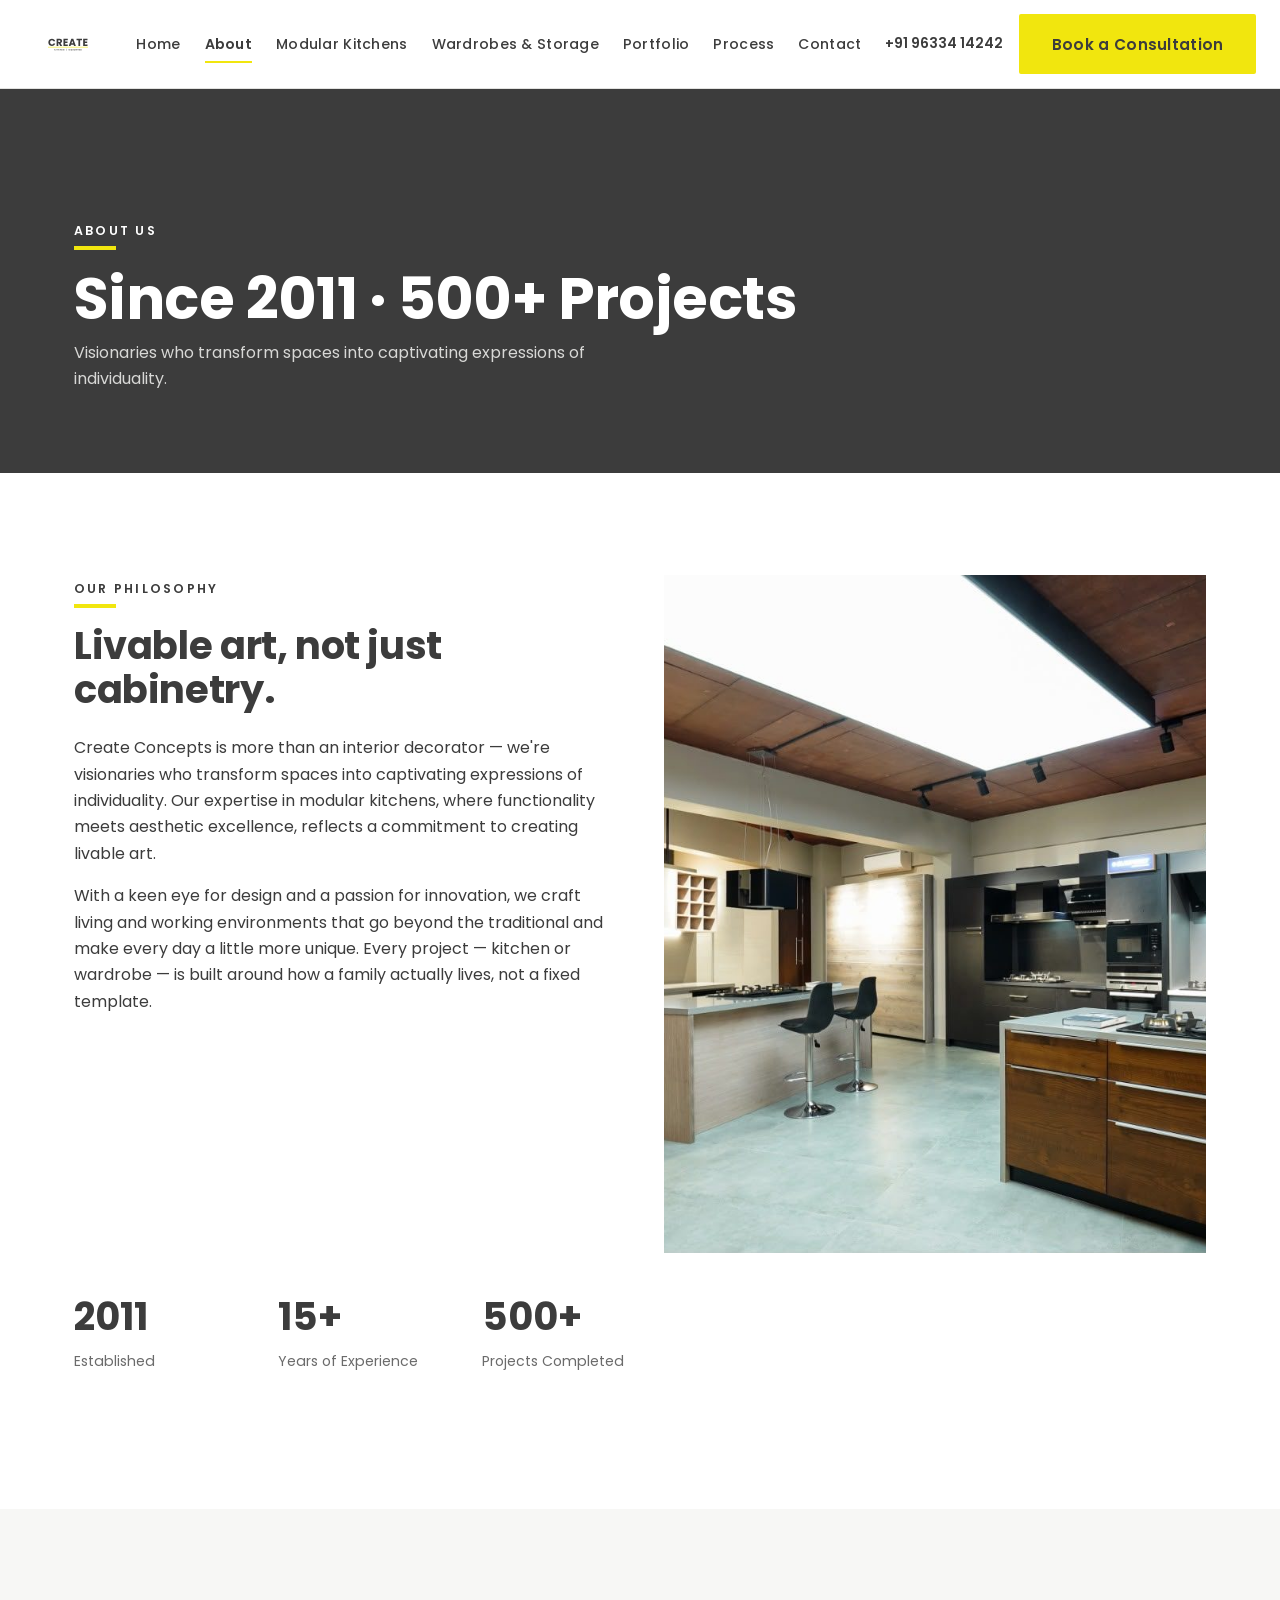
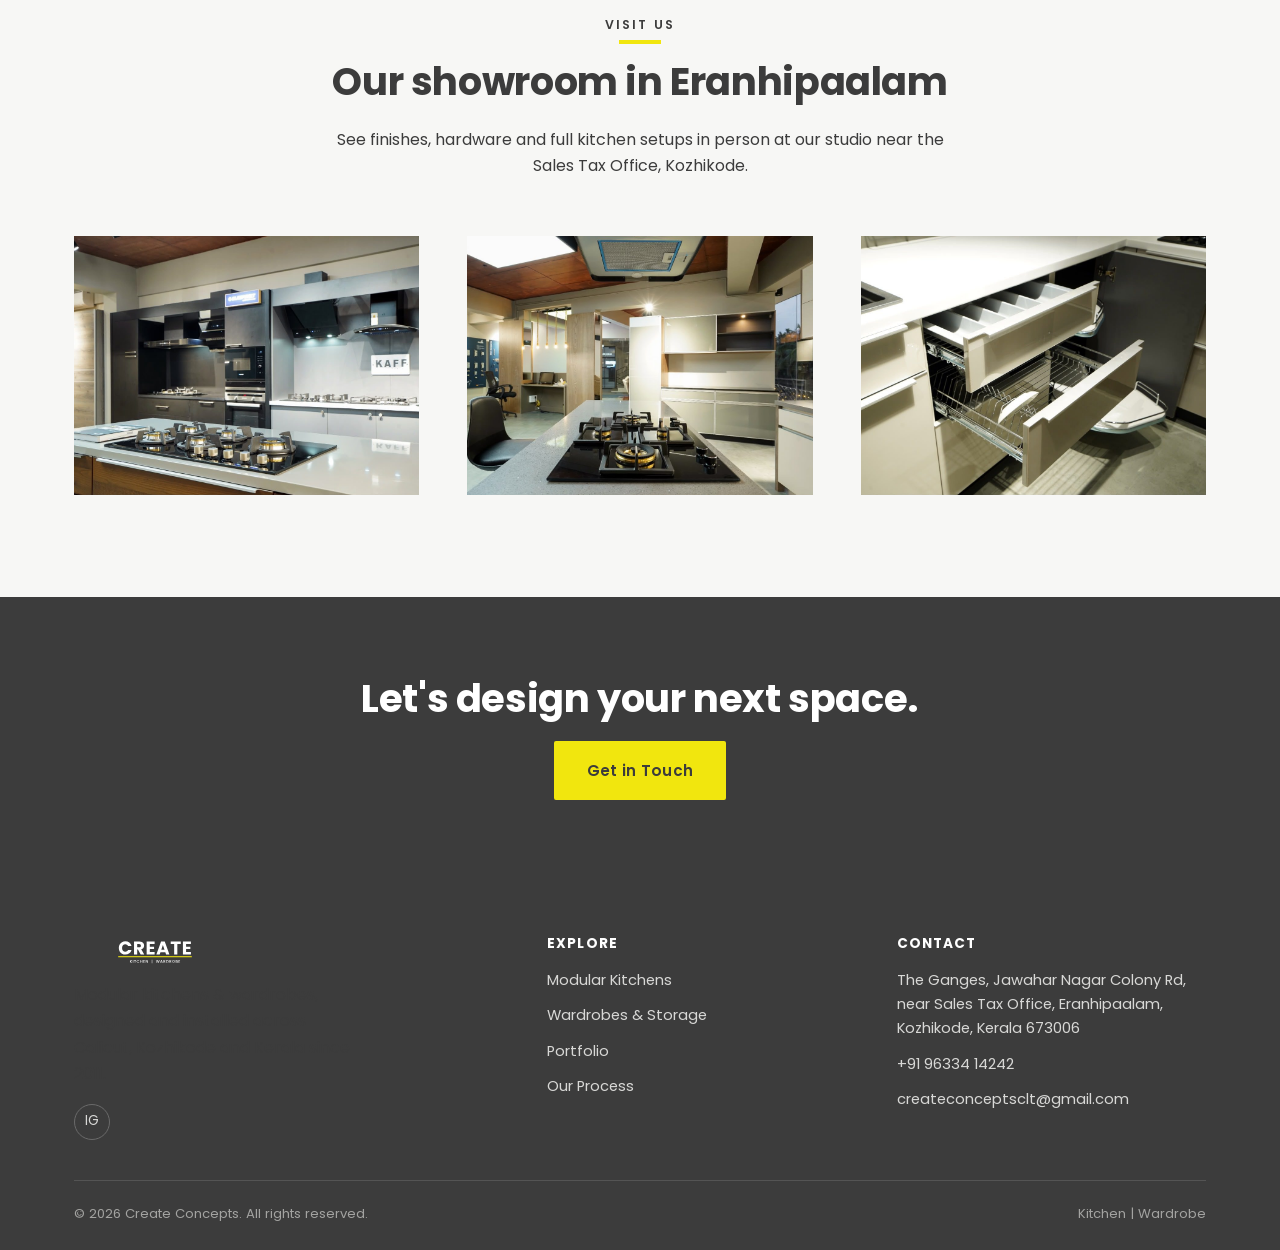
==== about.html @ a60e2b6d "Add files via upload" ====
<!DOCTYPE html>
<html lang="en">
<head>
<meta charset="UTF-8">
<meta name="viewport" content="width=device-width, initial-scale=1.0">
<title>About Create Concepts | Interior Decorators in Calicut, Kozhikode</title>
<meta name="description" content="Since 2011, Create Concepts has designed and installed 500+ modular kitchens and wardrobes across Calicut, Kozhikode and Kerala. Visit our Eranhipaalam studio.">
<link rel="canonical" href="https://createconcepts.in/about.html">
<link rel="icon" type="image/x-icon" href="images/favicon.ico">
<link rel="preconnect" href="https://fonts.googleapis.com">
<link rel="preconnect" href="https://fonts.gstatic.com" crossorigin>
<link href="https://fonts.googleapis.com/css2?family=Poppins:wght@400;500;600;700&display=swap" rel="stylesheet">
<link rel="stylesheet" href="css/style.css">
</head>
<body>

<header class="site-header">
  <div class="header-inner">
    <a href="index.html" class="logo-link"><img src="images/logo-charcoal.svg" alt="Create Concepts"></a>
    <nav class="main-nav">
      <a href="index.html">Home</a>
      <a href="about.html" class="active">About</a>
      <a href="kitchens.html">Modular Kitchens</a>
      <a href="wardrobes.html">Wardrobes &amp; Storage</a>
      <a href="portfolio.html">Portfolio</a>
      <a href="process.html">Process</a>
      <a href="contact.html">Contact</a>
    </nav>
    <div class="header-cta">
      <span class="header-phone">+91 96334 14242</span>
      <a href="contact.html" class="btn btn-primary">Book a Consultation</a>
      <button class="nav-toggle" aria-label="Menu"><span></span><span></span><span></span></button>
    </div>
  </div>
</header>

<section class="page-hero">
  <div class="container">
    <span class="eyebrow on-dark">About Us</span>
    <h1>Since 2011 &middot; 500+ Projects</h1>
    <p>Visionaries who transform spaces into captivating expressions of individuality.</p>
  </div>
</section>

<section class="section">
  <div class="container">
    <div class="two-col-text">
      <div>
        <span class="eyebrow">Our Philosophy</span>
        <h2>Livable art, not just cabinetry.</h2>
        <p>Create Concepts is more than an interior decorator — we're visionaries who transform spaces into captivating expressions of individuality. Our expertise in modular kitchens, where functionality meets aesthetic excellence, reflects a commitment to creating livable art.</p>
        <p>With a keen eye for design and a passion for innovation, we craft living and working environments that go beyond the traditional and make every day a little more unique. Every project — kitchen or wardrobe — is built around how a family actually lives, not a fixed template.</p>
      </div>
      <div class="img-frame" style="aspect-ratio:4/5;">
        <img src="images/showroom/showroom-1.jpg" alt="Create Concepts showroom, Eranhipaalam, Kozhikode">
      </div>
    </div>

    <div class="stat-row">
      <div class="stat-item"><span class="stat-num">2011</span><span class="stat-label">Established</span></div>
      <div class="stat-item"><span class="stat-num">15+</span><span class="stat-label">Years of Experience</span></div>
      <div class="stat-item"><span class="stat-num">500+</span><span class="stat-label">Projects Completed</span></div>
    </div>
  </div>
</section>

<section class="section section-off">
  <div class="container">
    <div class="section-head center">
      <span class="eyebrow">Visit Us</span>
      <h2>Our showroom in Eranhipaalam</h2>
      <p style="margin:0 auto;">See finishes, hardware and full kitchen setups in person at our studio near the Sales Tax Office, Kozhikode.</p>
    </div>
    <div class="grid-3">
      <div class="img-frame" style="aspect-ratio:4/3;"><img src="images/showroom/showroom-2.jpg" alt="Create Concepts showroom display"></div>
      <div class="img-frame" style="aspect-ratio:4/3;"><img src="images/showroom/showroom-6.jpg" alt="Create Concepts showroom display"></div>
      <div class="img-frame" style="aspect-ratio:4/3;"><img src="images/showroom/showroom-detail-1.jpg" alt="Hettich hardware detail at Create Concepts showroom"></div>
    </div>
  </div>
</section>

<section class="cta-banner">
  <div class="container">
    <h2>Let's design your next space.</h2>
    <a href="contact.html" class="btn btn-primary">Get in Touch</a>
  </div>
</section>

<footer class="site-footer">
  <div class="container">
    <div class="footer-grid">
      <div>
        <div class="footer-logo"><img src="images/logo-white.svg" alt="Create Concepts"></div>
        <p style="max-width:280px;">Modular kitchens &amp; wardrobes, designed and installed across Calicut, Kozhikode and Kerala since 2011.</p>
        <div class="social-row">
          <a href="https://www.instagram.com/create__concepts" target="_blank" rel="noopener" aria-label="Instagram">IG</a>
        </div>
      </div>
      <div>
        <h4>Explore</h4>
        <ul class="footer-links">
          <li><a href="kitchens.html">Modular Kitchens</a></li>
          <li><a href="wardrobes.html">Wardrobes &amp; Storage</a></li>
          <li><a href="portfolio.html">Portfolio</a></li>
          <li><a href="process.html">Our Process</a></li>
        </ul>
      </div>
      <div>
        <h4>Contact</h4>
        <ul class="footer-links">
          <li>The Ganges, Jawahar Nagar Colony Rd,<br>near Sales Tax Office, Eranhipaalam,<br>Kozhikode, Kerala 673006</li>
          <li><a href="tel:+919633414242">+91 96334 14242</a></li>
          <li><a href="mailto:createconceptsclt@gmail.com">createconceptsclt@gmail.com</a></li>
        </ul>
      </div>
    </div>
    <div class="footer-bottom">
      <span>&copy; 2026 Create Concepts. All rights reserved.</span>
      <span>Kitchen | Wardrobe</span>
    </div>
  </div>
</footer>

<script src="js/main.js"></script>
</body>
</html>
---- css/style.css ----
/* ==========================================================================
   CREATE CONCEPTS — Global Stylesheet
   Brand: Charcoal #3C3C3C / Signal Yellow #F1E60E / White
   Typeface: Poppins (Google Fonts)
   ========================================================================== */

:root {
  --charcoal: #3c3c3c;
  --charcoal-dark: #2a2a2a;
  --yellow: #f1e60e;
  --white: #ffffff;
  --off-white: #f7f7f5;
  --grey-line: #e2e2e0;
  --grey-text: #6b6b6b;

  --font: 'Poppins', -apple-system, BlinkMacSystemFont, 'Segoe UI', sans-serif;

  --container: 1180px;
  --gap: clamp(1.5rem, 4vw, 3rem);
}

* { box-sizing: border-box; }
html { scroll-behavior: smooth; }

body {
  margin: 0;
  font-family: var(--font);
  color: var(--charcoal);
  background: var(--white);
  line-height: 1.65;
  -webkit-font-smoothing: antialiased;
}

img { max-width: 100%; display: block; }

a { color: inherit; text-decoration: none; }

h1, h2, h3, h4 {
  font-family: var(--font);
  font-weight: 700;
  line-height: 1.15;
  margin: 0 0 0.6em;
  letter-spacing: -0.01em;
}

h1 { font-size: clamp(2.2rem, 5vw, 3.6rem); }
h2 { font-size: clamp(1.7rem, 3.2vw, 2.4rem); }
h3 { font-size: 1.25rem; }

p { margin: 0 0 1em; color: var(--charcoal); }

.container {
  max-width: var(--container);
  margin: 0 auto;
  padding: 0 1.5rem;
}

.eyebrow {
  display: inline-block;
  font-size: 0.78rem;
  font-weight: 600;
  letter-spacing: 0.18em;
  text-transform: uppercase;
  color: var(--charcoal);
  position: relative;
  padding-bottom: 0.5rem;
  margin-bottom: 1rem;
}
.eyebrow::after {
  content: "";
  position: absolute;
  left: 0; bottom: 0;
  width: 42px; height: 4px;
  background: var(--yellow);
}
.eyebrow.on-dark { color: var(--white); }

.section { padding: clamp(3.5rem, 8vw, 6.5rem) 0; }
.section-dark { background: var(--charcoal); color: var(--white); }
.section-dark p { color: #d8d8d6; }
.section-off { background: var(--off-white); }

.section-head { max-width: 640px; margin-bottom: clamp(2rem, 5vw, 3.5rem); }
.section-head.center { margin-left: auto; margin-right: auto; text-align: center; }
.section-head.center .eyebrow::after { left: 50%; transform: translateX(-50%); }

/* ---- Buttons ---- */
.btn {
  display: inline-flex;
  align-items: center;
  gap: 0.6rem;
  padding: 0.95rem 1.9rem;
  font-weight: 600;
  font-size: 0.95rem;
  letter-spacing: 0.02em;
  border: 2px solid transparent;
  border-radius: 2px;
  cursor: pointer;
  transition: all 0.2s ease;
}
.btn-primary {
  background: var(--yellow);
  color: var(--charcoal);
  border-color: var(--yellow);
}
.btn-primary:hover { background: var(--charcoal); color: var(--white); border-color: var(--charcoal); }

.btn-outline {
  background: transparent;
  color: var(--charcoal);
  border-color: var(--charcoal);
}
.btn-outline:hover { background: var(--charcoal); color: var(--white); }

.btn-outline-light {
  background: transparent;
  color: var(--white);
  border-color: var(--white);
}
.btn-outline-light:hover { background: var(--white); color: var(--charcoal); }

/* ---- Header ---- */
.site-header {
  position: sticky;
  top: 0;
  z-index: 100;
  background: rgba(255,255,255,0.97);
  border-bottom: 1px solid var(--grey-line);
}
.header-inner {
  display: flex;
  align-items: center;
  justify-content: space-between;
  padding: 0.9rem 1.5rem;
  max-width: 1340px;
  margin: 0 auto;
  gap: 1.5rem;
}
.logo-link { display: flex; align-items: center; }
.logo-link img { height: 34px; width: auto; }

.main-nav { display: flex; align-items: center; gap: 1.5rem; }
.main-nav a {
  font-size: 0.88rem;
  font-weight: 500;
  letter-spacing: 0.02em;
  position: relative;
  padding: 0.3rem 0;
  white-space: nowrap;
}
.main-nav a::after {
  content: "";
  position: absolute;
  left: 0; bottom: -2px;
  width: 0; height: 2px;
  background: var(--yellow);
  transition: width 0.2s ease;
}
.main-nav a:hover::after,
.main-nav a.active::after { width: 100%; }
.main-nav a.active { font-weight: 600; }

.header-cta { display: flex; align-items: center; gap: 1rem; }
.header-phone { font-size: 0.85rem; font-weight: 600; display: none; white-space: nowrap; }
.header-cta .btn { white-space: nowrap; }

.nav-toggle {
  display: none;
  flex-direction: column;
  gap: 5px;
  background: none;
  border: none;
  cursor: pointer;
  padding: 0.5rem;
}
.nav-toggle span { width: 24px; height: 2px; background: var(--charcoal); display: block; }

@media (max-width: 860px) {
  .main-nav {
    position: fixed;
    top: 63px; left: 0; right: 0;
    background: var(--white);
    flex-direction: column;
    align-items: flex-start;
    gap: 0;
    border-bottom: 1px solid var(--grey-line);
    max-height: 0;
    overflow: hidden;
    transition: max-height 0.25s ease;
  }
  .main-nav.open { max-height: 480px; }
  .main-nav a { width: 100%; padding: 1rem 1.5rem; border-bottom: 1px solid var(--grey-line); }
  .main-nav a::after { display: none; }
  .nav-toggle { display: flex; }
  .header-phone { display: none !important; }
}
@media (min-width: 861px) {
  .header-phone { display: inline; }
}

/* ---- Hero ---- */
.hero {
  position: relative;
  min-height: 78vh;
  display: flex;
  align-items: flex-end;
  color: var(--white);
  background-size: cover;
  background-position: center;
}
.hero::before {
  content: "";
  position: absolute; inset: 0;
  background: linear-gradient(180deg, rgba(30,30,30,0.35) 0%, rgba(20,20,20,0.75) 100%);
}
.hero-content {
  position: relative;
  z-index: 2;
  padding: 3.5rem 1.5rem;
  max-width: var(--container);
  margin: 0 auto;
  width: 100%;
}
.hero h1 { max-width: 780px; }
.hero-sub { font-size: 1.15rem; max-width: 560px; color: #f0f0ee; }
.hero-actions { display: flex; gap: 1rem; margin-top: 1.8rem; flex-wrap: wrap; }

.page-hero {
  position: relative;
  padding: clamp(6rem, 14vw, 8rem) 0 clamp(3rem, 6vw, 4rem);
  background: var(--charcoal);
  color: var(--white);
  background-size: cover;
  background-position: center;
}
.page-hero.has-image::before {
  content: "";
  position: absolute; inset: 0;
  background: rgba(30,30,30,0.72);
}
.page-hero .container { position: relative; z-index: 2; }
.page-hero h1 { margin-bottom: 0.5rem; }
.page-hero p { color: #d8d8d6; max-width: 560px; }

/* ---- Cards / grids ---- */
.grid-2 { display: grid; grid-template-columns: 1fr 1fr; gap: var(--gap); }
.grid-3 { display: grid; grid-template-columns: repeat(3, 1fr); gap: var(--gap); }
.grid-4 { display: grid; grid-template-columns: repeat(4, 1fr); gap: 1.5rem; }
@media (max-width: 900px) {
  .grid-3 { grid-template-columns: 1fr 1fr; }
  .grid-4 { grid-template-columns: 1fr 1fr; }
}
@media (max-width: 640px) {
  .grid-2, .grid-3, .grid-4 { grid-template-columns: 1fr; }
}

.service-card {
  position: relative;
  overflow: hidden;
  aspect-ratio: 4/5;
  border-radius: 2px;
}
.service-card img { width: 100%; height: 100%; object-fit: cover; transition: transform 0.5s ease; }
.service-card:hover img { transform: scale(1.05); }
.service-card-overlay {
  position: absolute; inset: 0;
  background: linear-gradient(180deg, rgba(0,0,0,0) 40%, rgba(20,20,20,0.85) 100%);
  display: flex; flex-direction: column; justify-content: flex-end;
  padding: 1.75rem;
  color: var(--white);
}
.service-card-overlay h3 { margin-bottom: 0.4rem; }
.service-card-overlay p { color: #eaeaea; font-size: 0.92rem; margin-bottom: 1rem; }
.service-card-overlay .link-arrow { color: var(--yellow); font-weight: 600; font-size: 0.88rem; }

.pillar {
  padding: 1.75rem 0 0;
  border-top: 3px solid var(--yellow);
}
.pillar .stat { font-size: 2.2rem; font-weight: 700; display: block; margin-bottom: 0.3rem; }
.pillar p { color: var(--grey-text); font-size: 0.95rem; margin: 0; }

.feature-list { list-style: none; padding: 0; margin: 0; }
.feature-list li {
  display: flex; gap: 0.9rem;
  padding: 1.1rem 0;
  border-bottom: 1px solid var(--grey-line);
}
.feature-list li:first-child { border-top: 1px solid var(--grey-line); }
.feature-list .num { font-weight: 700; color: var(--yellow-text, var(--charcoal)); opacity: 0.35; font-size: 1.1rem; min-width: 2ch; }

.finish-grid { display: grid; grid-template-columns: repeat(4, 1fr); gap: 1rem; }
@media (max-width: 760px) { .finish-grid { grid-template-columns: repeat(2, 1fr); } }
.finish-chip {
  background: var(--off-white);
  border: 1px solid var(--grey-line);
  padding: 1.1rem 1rem;
  text-align: center;
  font-size: 0.88rem;
  font-weight: 600;
  letter-spacing: 0.02em;
}

/* ---- Testimonial ---- */
.testimonial {
  background: var(--off-white);
  padding: clamp(2.5rem, 6vw, 4rem);
  border-left: 4px solid var(--yellow);
  max-width: 760px;
  margin: 0 auto;
}
.testimonial p.quote { font-size: 1.3rem; font-style: italic; margin-bottom: 1.2rem; }
.testimonial .stars { color: var(--yellow); letter-spacing: 0.15em; margin-bottom: 0.8rem; }
.testimonial .attribution { font-weight: 600; font-size: 0.92rem; color: var(--grey-text); }

/* ---- Process steps ---- */
.process-steps { list-style: none; padding: 0; margin: 0; counter-reset: step; }
.process-step {
  counter-increment: step;
  display: grid;
  grid-template-columns: 90px 1fr;
  gap: 1.5rem;
  padding: 2.2rem 0;
  border-bottom: 1px solid var(--grey-line);
  align-items: start;
}
.process-step:first-child { border-top: 1px solid var(--grey-line); }
.process-step::before {
  content: counter(step, decimal-leading-zero);
  font-size: 2.4rem;
  font-weight: 700;
  color: var(--yellow);
  -webkit-text-stroke: 1.5px var(--charcoal);
  color: transparent;
  line-height: 1;
}
.process-step h3 { margin-bottom: 0.4rem; }
.process-step p { margin: 0; color: var(--grey-text); }

/* ---- Gallery ---- */
.filter-bar { display: flex; gap: 0.7rem; margin-bottom: 2.2rem; flex-wrap: wrap; }
.filter-btn {
  background: none;
  border: 2px solid var(--charcoal);
  color: var(--charcoal);
  padding: 0.55rem 1.3rem;
  font-weight: 600;
  font-size: 0.85rem;
  letter-spacing: 0.02em;
  cursor: pointer;
  border-radius: 2px;
  transition: all 0.2s ease;
}
.filter-btn:hover, .filter-btn.active { background: var(--charcoal); color: var(--white); }

.gallery-grid { display: grid; grid-template-columns: repeat(3, 1fr); gap: 1.2rem; }
@media (max-width: 900px) { .gallery-grid { grid-template-columns: repeat(2, 1fr); } }
@media (max-width: 560px) { .gallery-grid { grid-template-columns: 1fr; } }

.gallery-item {
  position: relative;
  overflow: hidden;
  cursor: pointer;
  aspect-ratio: 4/3;
}
.gallery-item img { width: 100%; height: 100%; object-fit: cover; transition: transform 0.4s ease; }
.gallery-item:hover img { transform: scale(1.06); }
.gallery-item .tag {
  position: absolute; top: 0.8rem; left: 0.8rem;
  background: var(--yellow);
  color: var(--charcoal);
  font-size: 0.72rem;
  font-weight: 700;
  letter-spacing: 0.05em;
  text-transform: uppercase;
  padding: 0.3rem 0.7rem;
}

/* Lightbox */
.lightbox {
  position: fixed; inset: 0;
  background: rgba(20,20,20,0.94);
  display: none;
  align-items: center;
  justify-content: center;
  z-index: 1000;
  padding: 2rem;
}
.lightbox.open { display: flex; }
.lightbox img { max-width: 90vw; max-height: 85vh; object-fit: contain; }
.lightbox-close {
  position: absolute; top: 1.5rem; right: 1.8rem;
  color: var(--white); font-size: 2rem; background: none; border: none; cursor: pointer;
  line-height: 1;
}

/* ---- Contact ---- */
.contact-grid { display: grid; grid-template-columns: 1fr 1fr; gap: clamp(2rem, 5vw, 4rem); }
@media (max-width: 800px) { .contact-grid { grid-template-columns: 1fr; } }

.contact-detail { display: flex; gap: 1rem; margin-bottom: 1.6rem; }
.contact-detail .k { font-weight: 700; min-width: 90px; }
.contact-detail .v a { color: var(--charcoal); border-bottom: 1px solid var(--yellow); }

.form-field { margin-bottom: 1.2rem; }
.form-field label { display: block; font-size: 0.85rem; font-weight: 600; margin-bottom: 0.4rem; }
.form-field input, .form-field select, .form-field textarea {
  width: 100%;
  padding: 0.85rem 1rem;
  border: 1px solid var(--grey-line);
  font-family: var(--font);
  font-size: 0.95rem;
  border-radius: 2px;
  background: var(--white);
}
.form-field input:focus, .form-field select:focus, .form-field textarea:focus {
  outline: none;
  border-color: var(--yellow);
}
.map-embed { border: 0; width: 100%; height: 320px; margin-top: 1rem; filter: grayscale(0.3); }

/* ---- Footer ---- */
.site-footer { background: var(--charcoal); color: #d8d8d6; padding: 3.5rem 0 1.6rem; }
.footer-grid { display: grid; grid-template-columns: 1.4fr 1fr 1fr; gap: 2.5rem; margin-bottom: 2.5rem; }
@media (max-width: 760px) { .footer-grid { grid-template-columns: 1fr; } }
.footer-logo img { height: 30px; margin-bottom: 1rem; }
.footer-grid h4 { color: var(--white); font-size: 0.85rem; letter-spacing: 0.08em; text-transform: uppercase; margin-bottom: 1rem; }
.footer-links { list-style: none; padding: 0; margin: 0; }
.footer-links li { margin-bottom: 0.7rem; font-size: 0.92rem; }
.footer-links a:hover { color: var(--yellow); }
.footer-bottom {
  border-top: 1px solid #545454;
  padding-top: 1.4rem;
  display: flex;
  justify-content: space-between;
  flex-wrap: wrap;
  gap: 0.8rem;
  font-size: 0.82rem;
  color: #a3a3a1;
}
.social-row { display: flex; gap: 0.9rem; }
.social-row a {
  width: 36px; height: 36px;
  border: 1px solid #6a6a6a;
  border-radius: 50%;
  display: flex; align-items: center; justify-content: center;
  font-size: 0.85rem;
}
.social-row a:hover { border-color: var(--yellow); color: var(--yellow); }

/* ---- CTA banner ---- */
.cta-banner {
  background: var(--charcoal);
  color: var(--white);
  text-align: center;
  padding: clamp(3rem, 7vw, 5rem) 1.5rem;
}
.cta-banner h2 { margin-bottom: 1.2rem; }

/* ---- Misc ---- */
.two-col-text { display: grid; grid-template-columns: 1fr 1fr; gap: var(--gap); align-items: start; }
@media (max-width: 760px) { .two-col-text { grid-template-columns: 1fr; } }

.img-frame { overflow: hidden; }
.img-frame img { width: 100%; height: 100%; object-fit: cover; }

.stat-row { display: flex; gap: clamp(2rem, 6vw, 4rem); flex-wrap: wrap; margin: 2rem 0; }
.stat-row .stat-item { min-width: 140px; }
.stat-row .stat-num { font-size: 2.4rem; font-weight: 700; display: block; }
.stat-row .stat-label { color: var(--grey-text); font-size: 0.88rem; }
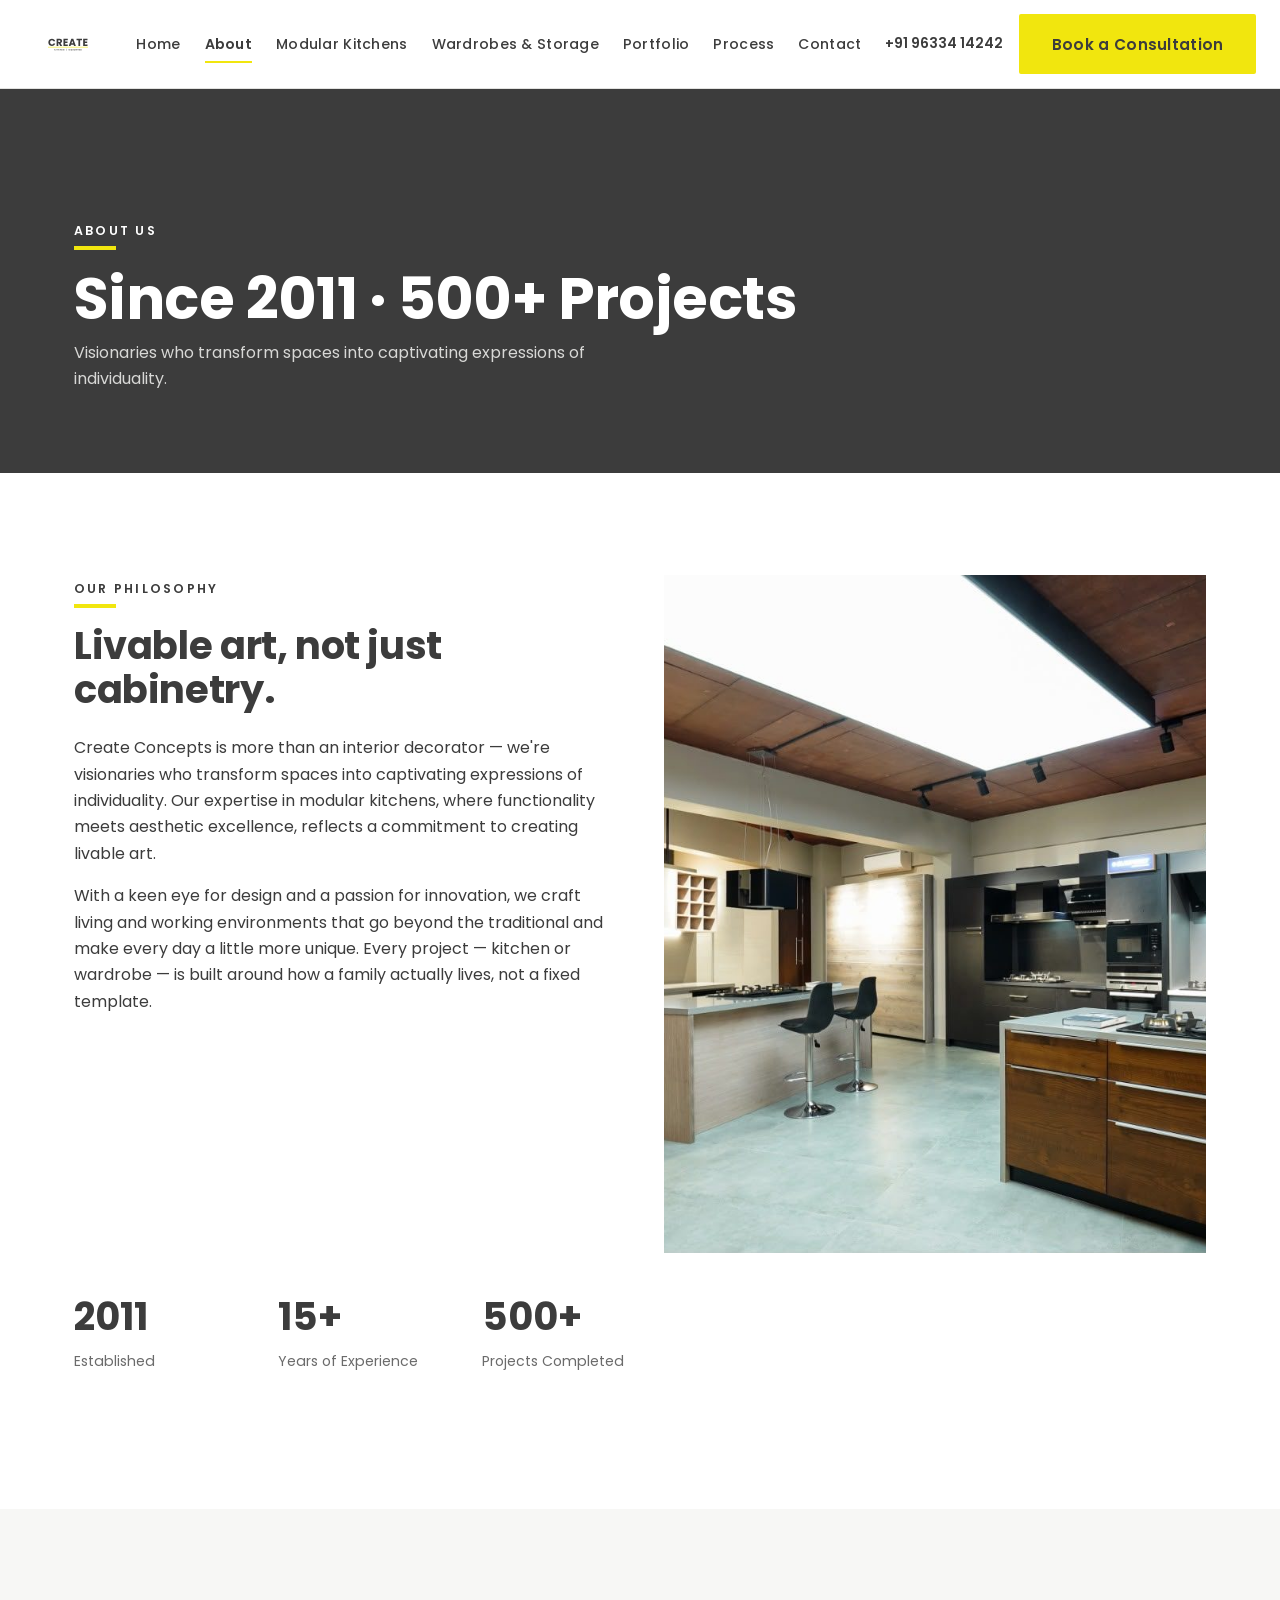
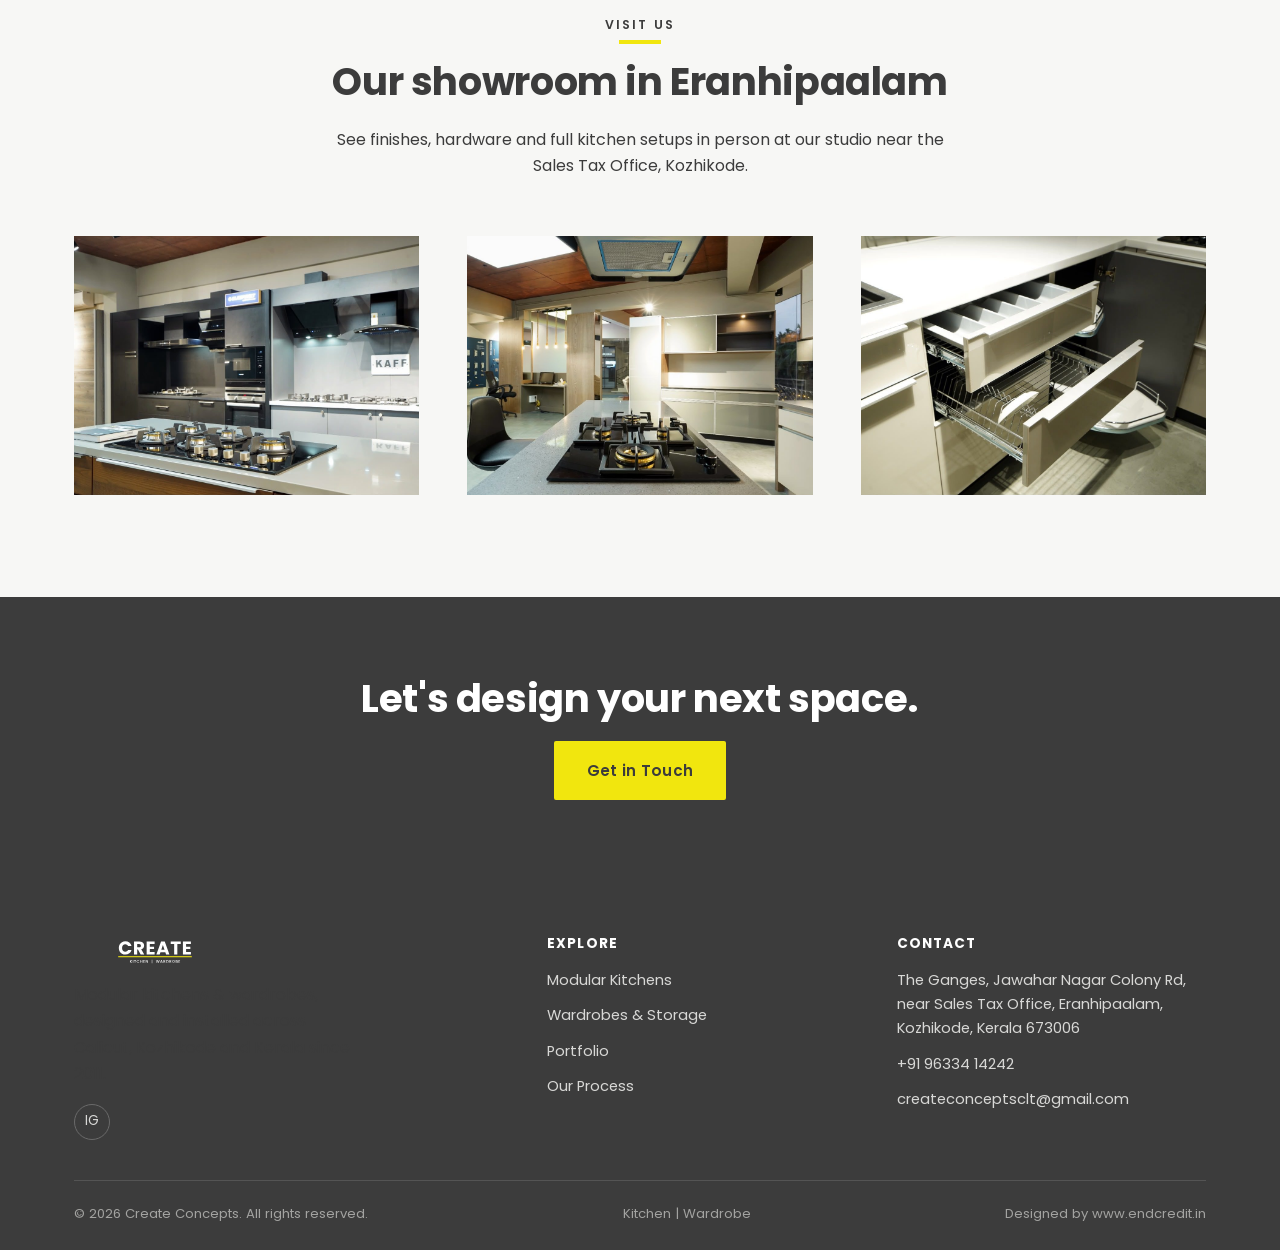
==== commit 0129e84e: "Update about.html" ====
--- a/about.html
+++ b/about.html
@@ -117,8 +117,8 @@
     <div class="footer-bottom">
       <span>&copy; 2026 Create Concepts. All rights reserved.</span>
       <span>Kitchen | Wardrobe</span>
-    </div>
-  </div>
+      <span>Designed by <a href="https://www.endcredit.in" target="_blank" rel="noopener">www.endcredit.in</a></span>
+    </div>  </div>
 </footer>
 
 <script src="js/main.js"></script>
